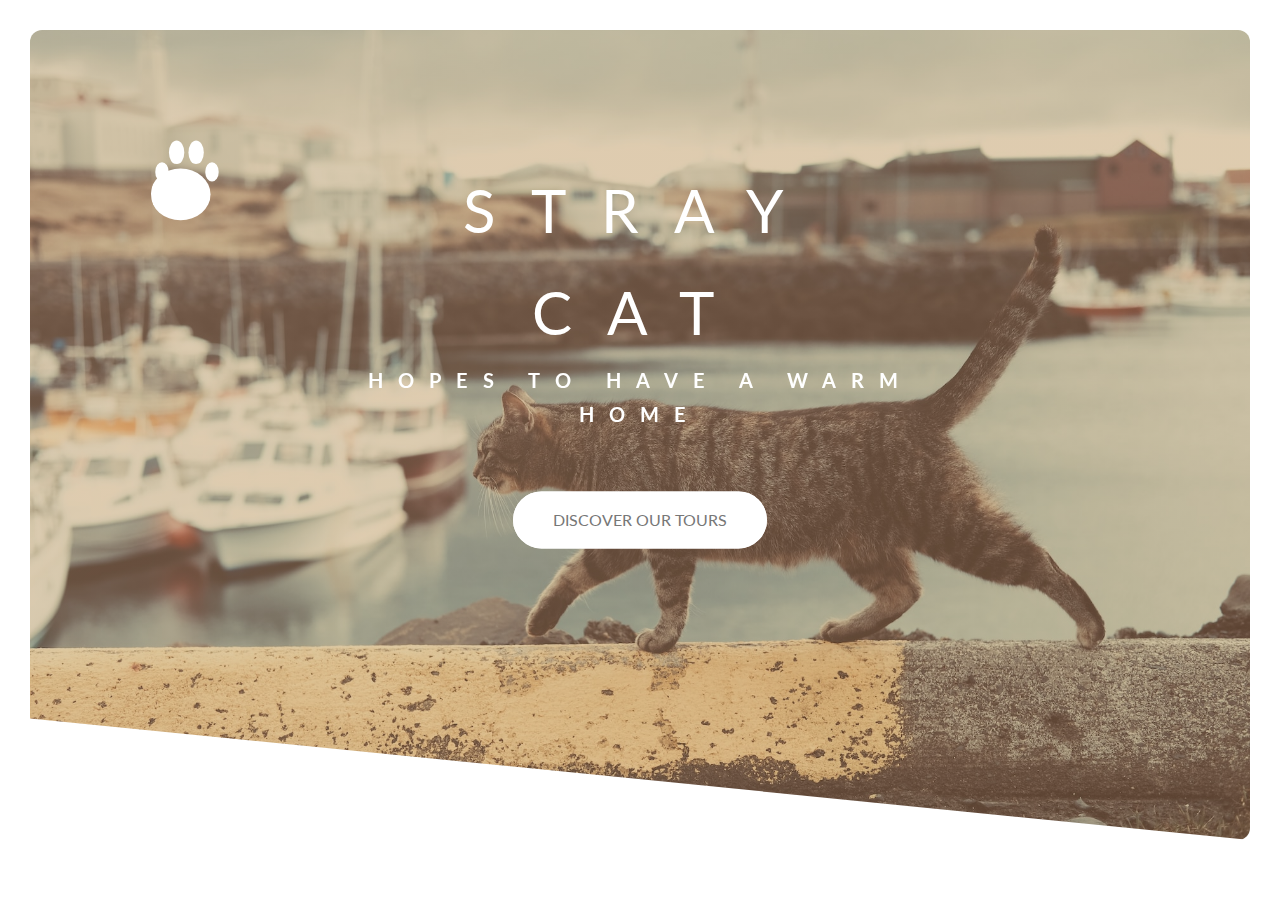
==== animation/animation.html @ b03038fc "2023/04/04 Catver2.0" ====
<!DOCTYPE html>
<html lang="en">
  <head>
    <meta charset="UTF-8" />
    <meta name="viewport" content="width=device-width, initial-scale=1.0" />

    <link rel="preconnect" href="https://fonts.googleapis.com" />
    <link rel="preconnect" href="https://fonts.gstatic.com" crossorigin />
    <link
      href="https://fonts.googleapis.com/css2?family=Lato:wght@100;300;400;700;900&display=swap"
      rel="stylesheet"
    />

    <link rel="stylesheet" href="css/style.css" />
    <link rel="shortcut icon" type="image/png" href="img/favicon.png" />

    <title>Logo Animation</title>
    <script defer src="script.js"></script>
  </head>
  <body>
    <header class="header">
      <div class="header__text-box">
        <h1 class="heading-primary">
          <span class="heading-primary--main">Stray Cat</span>
          <span class="heading-primary--sub">hopes to have a warm home</span>
        </h1>
        <a href="../index.html" class="btn btn--white btn--animated"
          >Discover our tours</a
        >
      </div>

      <div class="dots">
        <div class="dots__dot">&nbsp</div>
        <div class="dots__dot">&nbsp</div>
        <div class="dots__dot">&nbsp</div>
        <div class="dots__dot">&nbsp</div>
        <div class="dots__dot">&nbsp</div>
      </div>
    </header>
  </body>
</html>
---- animation/css/style.css ----
/*
COLORS:

Light green: #7ed56f
Medium green: #55c57a
Dark green: #28b485

*/

*,
*::after,
*::before {
  margin: 0;
  padding: 0;
  box-sizing: inherit;
}

html {
  font-size: 62.5%;
}

body {
  font-family: "Lato", sans-serif;
  font-weight: 400;
  line-height: 1.7;
  color: #777;
  padding: 3rem;

  box-sizing: border-box;
}

.header {
  height: 90vh;
  background-image: linear-gradient(
      to right bottom,
      rgba(193, 153, 111, 0.5),
      rgba(177, 129, 75, 0.4)
    ),
    url(../../img/animation.jpg);
  background-size: cover;
  background-position: center;
  position: relative;
  border-radius: 1.2rem;

  clip-path: polygon(0 0, 100% 0, 100% 100%, 0 85%);
}
.header__text-box {
  position: absolute;
  top: 40%;
  left: 50%;
  transform: translate(-50%, -50%);
  text-align: center;
}
.heading-primary {
  color: #fff;
  text-transform: uppercase;

  backface-visibility: hidden;
  margin-bottom: 6rem;
}
.heading-primary--main {
  display: block;
  font-size: 6rem;
  font-weight: 400;
  letter-spacing: 3.5rem;

  animation-name: moveInLeft;
  animation-duration: 1s;
  animation-timing-function: ease-out;
}
.heading-primary--sub {
  display: block;
  font-size: 2rem;
  font-weight: 700;
  letter-spacing: 1.5rem;
  animation: moveInRight 1s ease-out;
}

@keyframes moveInLeft {
  0% {
    opacity: 0;
    transform: translateX(-10rem);
  }
  80% {
    transform: translateX(1rem);
  }
  100% {
    opacity: 1;
    transform: translateX(0);
  }
}
@keyframes moveInRight {
  0% {
    opacity: 0;
    transform: translateX(10rem);
  }
  80% {
    transform: translateX(-1rem);
  }
  100% {
    opacity: 1;
    transform: translateX(0);
  }
}

@keyframes moveInBottom {
  0% {
    opacity: 0;
    transform: translateY(3rem);
  }

  100% {
    opacity: 1;
    transform: translateY(0);
  }
}

.btn:link,
.btn:visited {
  text-transform: uppercase;
  text-decoration: none;
  padding: 1.5rem 4rem;
  display: inline-block;
  border-radius: 10rem;
  cursor: pointer;
  transition: all 0.2s;
  position: relative;
  font-size: 1.6rem;
}
.btn:hover {
  transform: translateY(-0.3rem);
  box-shadow: 0 1rem 2rem rgba(0, 0, 0, 0.2);
}
.btn:active {
  transform: translateY(-0.1rem);
  box-shadow: 0 0.5rem 1rem rgba(0, 0, 0, 0.2);
}
.btn--white {
  background-color: #fff;
  color: #777;
}
.btn::after {
  content: "";
  display: inline-block;
  width: 100%;
  height: 100%;
  border-radius: 10rem;
  position: absolute;
  top: 0;
  left: 0;
  z-index: -1;
  transition: all 0.4s;
}
.btn--white::after {
  background-color: #fff;
}
.btn:hover::after {
  transform: scaleX(1.4) scaleY(1.6);
  opacity: 0;
}

.btn--animated {
  animation: moveInBottom 0.5s ease-out 0.75s;
  animation-fill-mode: backwards;
}

@keyframes moveInBottom {
  0% {
    opacity: 0;
    transform: translateY(40rem);
  }

  100% {
    opacity: 1;
    transform: translateY(0);
  }
}

.dots__dot {
  background-color: #fff;
  height: 2.4rem;
  width: 2.4rem;
  border-radius: 50%;
  position: absolute;
}

.dots__dot:first-child {
  bottom: 81%;
  right: 88.2%;
  animation: moveInBottom 0.5s ease-out;
  animation-fill-mode: backwards;
  clip-path: ellipse(28% 40% at 50% 50%);
}

.dots__dot:nth-child(2) {
  bottom: 83.4%;
  right: 87%;
  animation: moveInBottom 0.5s ease-out 0.25s;
  animation-fill-mode: backwards;
  clip-path: ellipse(32% 50% at 50% 50%);
}

.dots__dot:nth-child(3) {
  bottom: 83.4%;
  right: 85.4%;
  animation: moveInBottom 0.5s ease-out 0.5s;
  animation-fill-mode: backwards;
  clip-path: ellipse(32% 50% at 50% 50%);
}
.dots__dot:nth-child(4) {
  bottom: 81%;
  right: 84.1%;
  animation: moveInBottom 0.5s ease-out 0.75s;
  animation-fill-mode: backwards;
  clip-path: ellipse(28% 40% at 50% 50%);
}

.dots__dot:nth-child(5) {
  height: 6rem;
  width: 6rem;
  bottom: 76%;
  right: 85.2%;
  animation: moveInBottom 1s ease-out 1s;
  animation-fill-mode: backwards;
  clip-path: ellipse(50% 43% at 50% 50%);
}
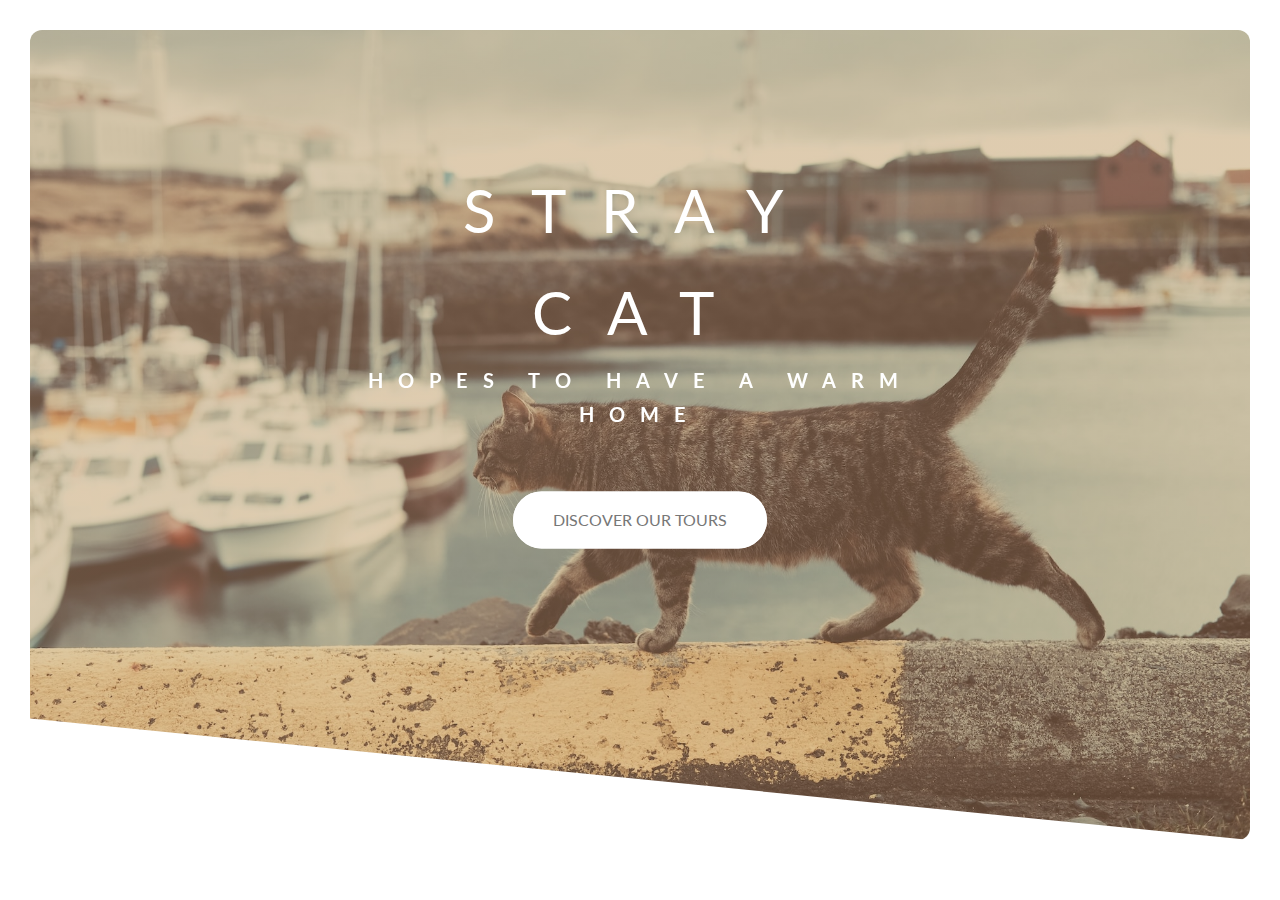
==== commit 4d20e300: "0425update" ====
--- a/animation/animation.html
+++ b/animation/animation.html
@@ -11,11 +11,10 @@
       rel="stylesheet"
     />
 
-    <link rel="stylesheet" href="css/style.css" />
+    <link rel="stylesheet" href="animation.css" />
     <link rel="shortcut icon" type="image/png" href="img/favicon.png" />
 
-    <title>Logo Animation</title>
-    <script defer src="script.js"></script>
+    <title>The Cat Web</title>
   </head>
   <body>
     <header class="header">
@@ -29,13 +28,13 @@
         >
       </div>
 
-      <div class="dots">
+      <!-- <div class="dots">
         <div class="dots__dot">&nbsp</div>
         <div class="dots__dot">&nbsp</div>
         <div class="dots__dot">&nbsp</div>
         <div class="dots__dot">&nbsp</div>
         <div class="dots__dot">&nbsp</div>
-      </div>
+      </div> -->
     </header>
   </body>
 </html>
--- a/animation/animation.css
+++ b/animation/animation.css
@@ -0,0 +1,226 @@
+/*
+COLORS:
+
+Light green: #7ed56f
+Medium green: #55c57a
+Dark green: #28b485
+
+*/
+
+*,
+*::after,
+*::before {
+  margin: 0;
+  padding: 0;
+  box-sizing: inherit;
+}
+
+html {
+  font-size: 62.5%;
+}
+
+body {
+  font-family: "Lato", sans-serif;
+  font-weight: 400;
+  line-height: 1.7;
+  color: #777;
+  padding: 3rem;
+
+  box-sizing: border-box;
+}
+
+.header {
+  height: 90vh;
+  background-image: linear-gradient(
+      to right bottom,
+      rgba(193, 153, 111, 0.5),
+      rgba(177, 129, 75, 0.4)
+    ),
+    url(../img/animation.jpg);
+  background-size: cover;
+  background-position: center;
+  position: relative;
+  border-radius: 1.2rem;
+
+  clip-path: polygon(0 0, 100% 0, 100% 100%, 0 85%);
+}
+.header__text-box {
+  position: absolute;
+  top: 40%;
+  left: 50%;
+  transform: translate(-50%, -50%);
+  text-align: center;
+}
+.heading-primary {
+  color: #fff;
+  text-transform: uppercase;
+
+  backface-visibility: hidden;
+  margin-bottom: 6rem;
+}
+.heading-primary--main {
+  display: block;
+  font-size: 6rem;
+  font-weight: 400;
+  letter-spacing: 3.5rem;
+
+  animation-name: moveInLeft;
+  animation-duration: 1s;
+  animation-timing-function: ease-out;
+}
+.heading-primary--sub {
+  display: block;
+  font-size: 2rem;
+  font-weight: 700;
+  letter-spacing: 1.5rem;
+  animation: moveInRight 1s ease-out;
+}
+
+@keyframes moveInLeft {
+  0% {
+    opacity: 0;
+    transform: translateX(-10rem);
+  }
+  80% {
+    transform: translateX(1rem);
+  }
+  100% {
+    opacity: 1;
+    transform: translateX(0);
+  }
+}
+@keyframes moveInRight {
+  0% {
+    opacity: 0;
+    transform: translateX(10rem);
+  }
+  80% {
+    transform: translateX(-1rem);
+  }
+  100% {
+    opacity: 1;
+    transform: translateX(0);
+  }
+}
+
+@keyframes moveInBottom {
+  0% {
+    opacity: 0;
+    transform: translateY(3rem);
+  }
+
+  100% {
+    opacity: 1;
+    transform: translateY(0);
+  }
+}
+
+.btn:link,
+.btn:visited {
+  text-transform: uppercase;
+  text-decoration: none;
+  padding: 1.5rem 4rem;
+  display: inline-block;
+  border-radius: 10rem;
+  cursor: pointer;
+  transition: all 0.2s;
+  position: relative;
+  font-size: 1.6rem;
+}
+.btn:hover {
+  transform: translateY(-0.3rem);
+  box-shadow: 0 1rem 2rem rgba(0, 0, 0, 0.2);
+}
+.btn:active {
+  transform: translateY(-0.1rem);
+  box-shadow: 0 0.5rem 1rem rgba(0, 0, 0, 0.2);
+}
+.btn--white {
+  background-color: #fff;
+  color: #777;
+}
+.btn::after {
+  content: "";
+  display: inline-block;
+  width: 100%;
+  height: 100%;
+  border-radius: 10rem;
+  position: absolute;
+  top: 0;
+  left: 0;
+  z-index: -1;
+  transition: all 0.4s;
+}
+.btn--white::after {
+  background-color: #fff;
+}
+.btn:hover::after {
+  transform: scaleX(1.4) scaleY(1.6);
+  opacity: 0;
+}
+
+.btn--animated {
+  animation: moveInBottom 0.5s ease-out 0.75s;
+  animation-fill-mode: backwards;
+}
+
+@keyframes moveInBottom {
+  0% {
+    opacity: 0;
+    transform: translateY(40rem);
+  }
+
+  100% {
+    opacity: 1;
+    transform: translateY(0);
+  }
+}
+
+.dots__dot {
+  background-color: #fff;
+  height: 2.4rem;
+  width: 2.4rem;
+  border-radius: 50%;
+  position: absolute;
+}
+
+.dots__dot:first-child {
+  bottom: 81%;
+  right: 88.2%;
+  animation: moveInBottom 0.5s ease-out;
+  animation-fill-mode: backwards;
+  clip-path: ellipse(28% 40% at 50% 50%);
+}
+
+.dots__dot:nth-child(2) {
+  bottom: 83.4%;
+  right: 87%;
+  animation: moveInBottom 0.5s ease-out 0.25s;
+  animation-fill-mode: backwards;
+  clip-path: ellipse(32% 50% at 50% 50%);
+}
+
+.dots__dot:nth-child(3) {
+  bottom: 83.4%;
+  right: 85.4%;
+  animation: moveInBottom 0.5s ease-out 0.5s;
+  animation-fill-mode: backwards;
+  clip-path: ellipse(32% 50% at 50% 50%);
+}
+.dots__dot:nth-child(4) {
+  bottom: 81%;
+  right: 84.1%;
+  animation: moveInBottom 0.5s ease-out 0.75s;
+  animation-fill-mode: backwards;
+  clip-path: ellipse(28% 40% at 50% 50%);
+}
+
+.dots__dot:nth-child(5) {
+  height: 6rem;
+  width: 6rem;
+  bottom: 76%;
+  right: 85.2%;
+  animation: moveInBottom 1s ease-out 1s;
+  animation-fill-mode: backwards;
+  clip-path: ellipse(50% 43% at 50% 50%);
+}
